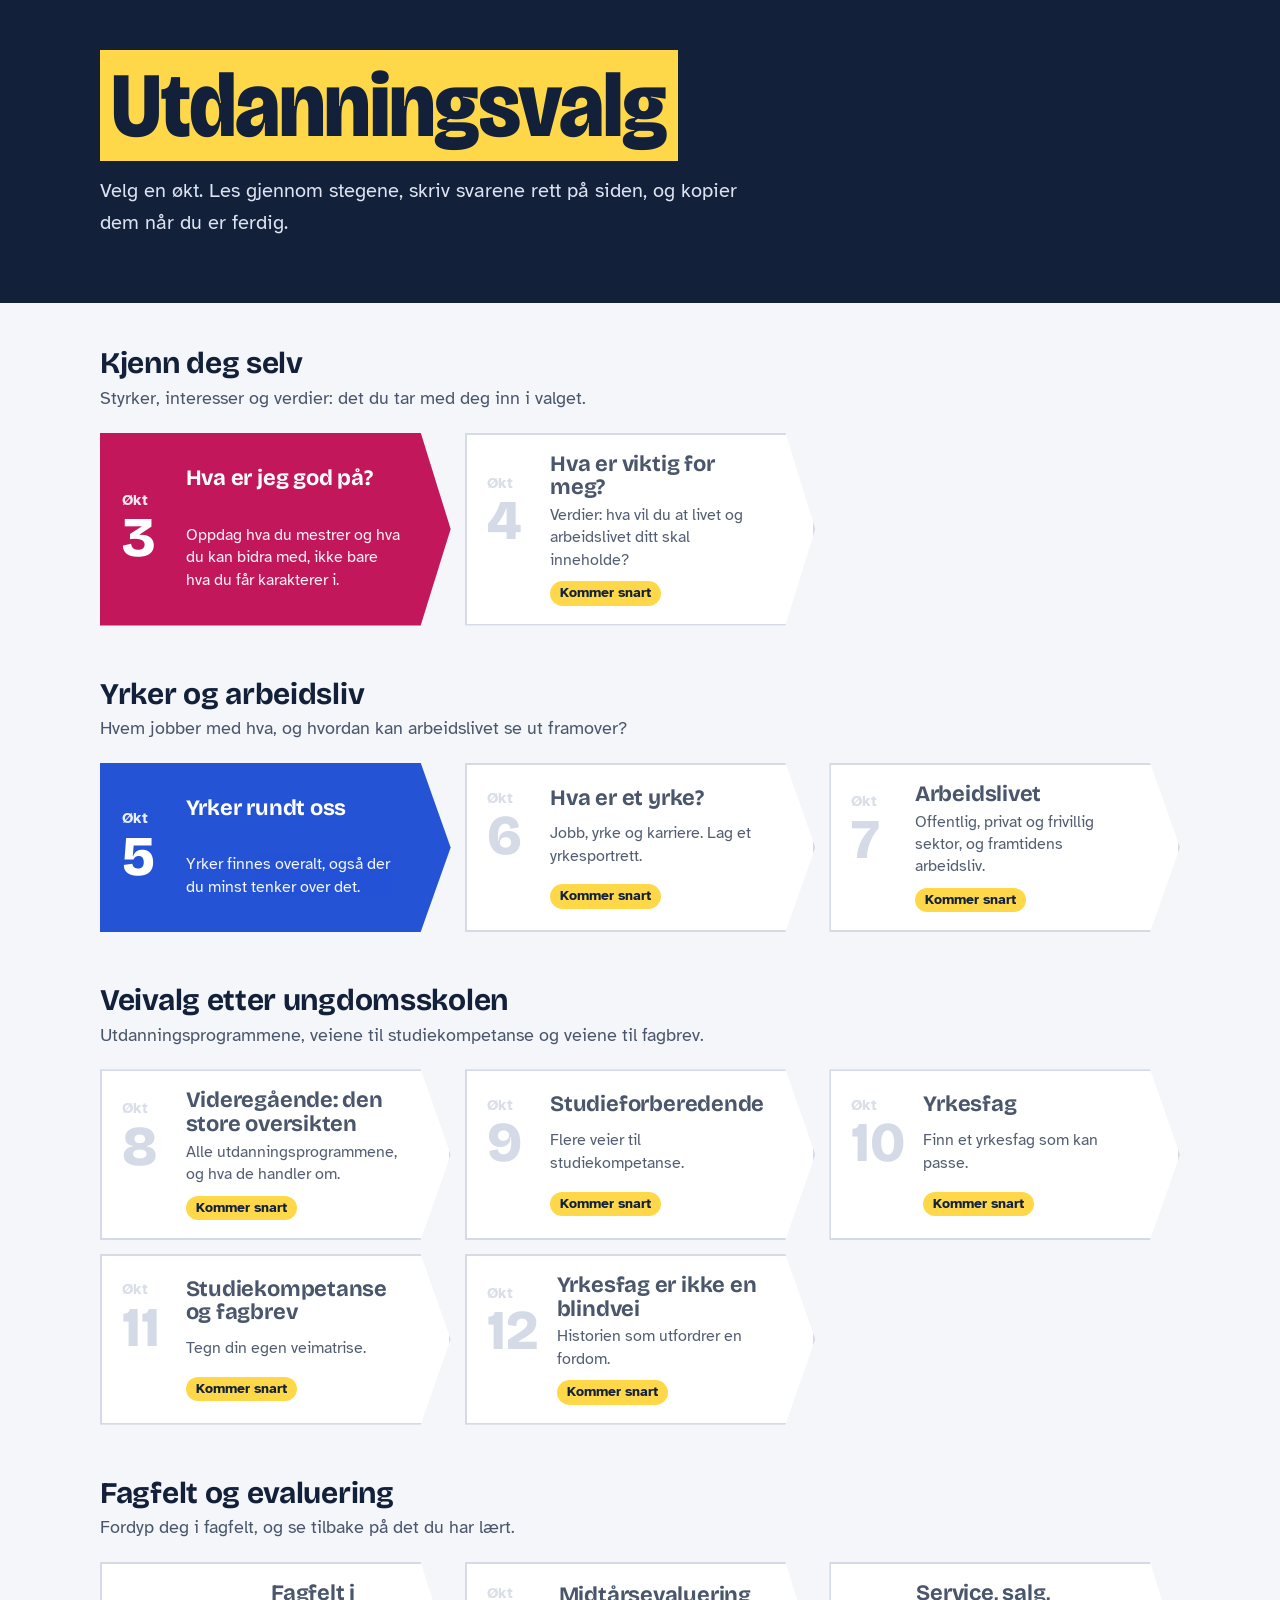
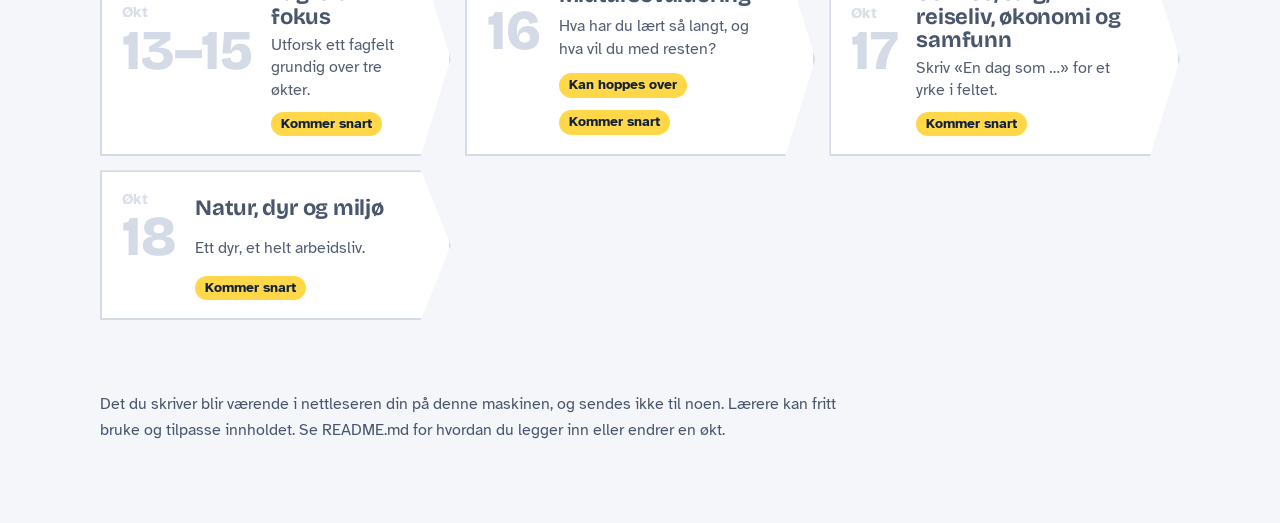
==== index.html @ 2c85fdbd "Legger inn nettsiden" ====
<!doctype html>
<html lang="nb">
<head>
<meta charset="utf-8">
<meta name="viewport" content="width=device-width,initial-scale=1">
<title>Utdanningsvalg – øktene</title>
<meta name="description" content="Øktene i utdanningsvalg for ungdomsskolen. Elevene jobber og skriver rett på siden.">
<link rel="preconnect" href="https://fonts.googleapis.com">
<link rel="preconnect" href="https://fonts.gstatic.com" crossorigin>
<link href="https://fonts.googleapis.com/css2?family=Atkinson+Hyperlegible:wght@400;700&family=Bricolage+Grotesque:opsz,wght@12..96,600..800&display=swap" rel="stylesheet">
<link rel="stylesheet" href="assets/style.css">
</head>
<body>
<header class="forside-hero"><div class="wrap">
  <h1><span>Utdanningsvalg</span></h1>
  <p>Velg en økt. Les gjennom stegene, skriv svarene rett på siden, og kopier dem når du er ferdig.</p>
</div></header>
<main class="wrap" id="liste" aria-live="polite"></main>
<footer class="wrap fot">
  <p>Det du skriver blir værende i nettleseren din på denne maskinen, og sendes ikke til noen. Lærere kan fritt bruke og tilpasse innholdet. Se README.md for hvordan du legger inn eller endrer en økt.</p>
</footer>
<script src="data/okter.js"></script>
<script>
(function(){
  var L=window.UTV_LISTE, root=document.getElementById('liste');
  function h(t,a){var e=document.createElement(t);for(var k in a||{})if(a[k]!=null)e.setAttribute(k,a[k]);[].slice.call(arguments,2).forEach(function(c){if(c==null)return;e.append(c.nodeType?c:document.createTextNode(c))});return e}
  L.grupper.forEach(function(g){
    var sec=h('section',{class:'gruppe g-'+g.id,'aria-labelledby':'g-'+g.id},h('h2',{id:'g-'+g.id},g.tittel),h('p',{class:'gruppe-tekst'},g.tekst));
    var rad=h('div',{class:'skilt-rad'});
    L.okter.filter(function(o){return o.gruppe===g.id}).forEach(function(o){
      var inn=[h('div',{class:'nr','aria-hidden':'true'},h('small',null,'Økt'),o.nrTekst||String(o.nr)),h('h3',null,o.tittel),h('p',null,o.tekst)];
      if(o.merke) inn.push(h('span',{class:'tag'},o.merke));
      if(o.klar){var a=h('a',{class:'skilt',href:'okt.html?id='+String(o.nr).padStart(2,'0')});inn.forEach(function(n){a.append(n)});rad.append(a)}
      else{var d=h('div',{class:'skilt kommer','aria-label':'Økt '+o.nr+' – kommer snart'});inn.push(h('span',{class:'tag'},'Kommer snart'));inn.forEach(function(n){d.append(n)});rad.append(d)}
    });
    sec.append(rad);root.append(sec);
  });
})();
</script>
</body>
</html>
---- assets/style.css ----
:root{
  --ink:#12203A; --muted:#4A566B; --paper:#F4F6FA; --card:#fff; --line:#D5DBE6;
  --yellow:#FFD84A;
  --accent:#2453D6;
  --display:'Bricolage Grotesque','Arial Black',system-ui,sans-serif;
  --body:'Atkinson Hyperlegible',system-ui,-apple-system,'Segoe UI',Arial,sans-serif;
  --tint:color-mix(in srgb,var(--accent) 9%,#fff);
  --tint2:color-mix(in srgb,var(--accent) 18%,#fff);
}
.g-meg{--accent:#C2185B}
.g-arbeid{--accent:#2453D6}
.g-veivalg{--accent:#0B7D6E}
.g-fagfelt{--accent:#BF3F0C}
*{box-sizing:border-box}
html{scroll-behavior:smooth;scroll-padding-top:84px}
body{margin:0;background:var(--paper);color:var(--ink);font:18px/1.6 var(--body)}
h1,h2,h3{font-family:var(--display);line-height:1.08;margin:0;letter-spacing:-.01em}
a{color:inherit}
:focus-visible{outline:3px solid var(--ink);outline-offset:2px;box-shadow:0 0 0 6px var(--yellow)}
.wrap{max-width:1120px;margin:0 auto;padding:0 20px}

/* ---------- Forside ---------- */
.forside-hero{background:var(--ink);color:#fff;padding:56px 0 64px}
.forside-hero h1{font-size:clamp(44px,8vw,92px);font-weight:800;font-stretch:90%}
.forside-hero h1 span{background:var(--yellow);color:var(--ink);padding:0 .12em;box-decoration-break:clone;-webkit-box-decoration-break:clone}
.forside-hero p{max-width:34em;margin:20px 0 0;font-size:20px;color:#DDE3F0}
.gruppe{padding:44px 0 8px}
.gruppe h2{font-size:30px;margin-bottom:4px}
.gruppe .gruppe-tekst{color:var(--muted);margin:0 0 20px;max-width:40em}
.skilt-rad{display:grid;grid-template-columns:repeat(auto-fill,minmax(300px,1fr));gap:14px}
.skilt{--p:30px;display:grid;grid-template-columns:auto 1fr;gap:4px 18px;align-items:center;background:var(--accent);color:#fff;text-decoration:none;
  padding:20px calc(var(--p) + 18px) 20px 22px;min-height:150px;
  clip-path:polygon(0 0,calc(100% - var(--p)) 0,100% 50%,calc(100% - var(--p)) 100%,0 100%)}
.skilt .nr{font:800 56px/1 var(--display);min-width:1.3ch;grid-row:span 2}
.skilt .nr small{display:block;font:700 15px/1.1 var(--body);margin-bottom:2px;opacity:.9}
.skilt h3{font-size:22px}
.skilt p{margin:0;font-size:16px;line-height:1.4;color:#fff;opacity:.95;grid-column:2}
.skilt:hover h3{text-decoration:underline;text-decoration-thickness:3px;text-underline-offset:4px}
.skilt.kommer{background:#fff;color:var(--muted);border:0;box-shadow:inset 0 0 0 2px var(--line);cursor:default;
  clip-path:polygon(0 0,calc(100% - var(--p)) 0,100% 50%,calc(100% - var(--p)) 100%,0 100%)}
.skilt.kommer .nr{color:var(--line)}
.skilt.kommer p{color:var(--muted)}
.skilt .tag{display:inline-block;background:var(--yellow);color:var(--ink);font-weight:700;font-size:14px;padding:1px 10px;border-radius:99px;margin-top:6px;grid-column:2;justify-self:start;white-space:nowrap}
.fot{padding:48px 20px 64px;color:var(--muted);font-size:16px}
.fot p{max-width:46em}

/* ---------- Okt-side ---------- */
.topplinje{position:sticky;top:0;z-index:20;background:var(--ink);color:#fff}
.topplinje .wrap{display:flex;align-items:center;gap:16px;min-height:60px}
.topplinje a.tilbake{text-decoration:none;font-weight:700;padding:8px 0}
.topplinje a.tilbake:hover{text-decoration:underline}
.topplinje .mellom{flex:1;font-family:var(--display);font-weight:700;white-space:nowrap;overflow:hidden;text-overflow:ellipsis;opacity:.9}
.knapp{font:700 16px/1 var(--body);border:2px solid var(--ink);background:#fff;color:var(--ink);padding:12px 18px;border-radius:10px;cursor:pointer}
.knapp:hover{background:var(--yellow)}
.knapp.primaer{background:var(--yellow);border-color:var(--yellow)}
.knapp.primaer:hover{background:#fff}
.knapp.stor{padding:16px 24px;font-size:18px}
.knapp.rolig{border-color:var(--line);color:var(--muted);background:transparent}
.hero{background:var(--accent);color:#fff;padding:44px 0 48px}
.hero .wrap{display:flex;gap:28px;align-items:flex-end;flex-wrap:wrap}
.hero .stortall{font:800 clamp(96px,16vw,168px)/.8 var(--display);letter-spacing:-.04em}
.hero .stortall small{display:block;font:700 20px/1 var(--body);letter-spacing:0;margin-bottom:12px}
.hero h1{font-size:clamp(34px,6vw,64px);font-weight:800;max-width:14em}
.hero p{margin:14px 0 0;font-size:20px;max-width:32em}
.hero .tekstboks{flex:1;min-width:260px}

.side{display:grid;grid-template-columns:minmax(0,1fr);gap:0 48px;padding:36px 20px 80px;max-width:1120px;margin:0 auto}
@media(min-width:980px){.side{grid-template-columns:230px minmax(0,1fr)}}
.skinne{display:none}
@media(min-width:980px){
  .skinne{display:block;position:sticky;top:84px;align-self:start}
  .skinne ol{list-style:none;margin:0;padding:0;border-left:3px solid var(--line)}
  .skinne a{display:block;text-decoration:none;padding:8px 12px;margin-left:-3px;border-left:3px solid transparent;font-size:16px;line-height:1.3;color:var(--muted)}
  .skinne a:hover{color:var(--ink)}
  .skinne a[aria-current="true"]{border-left-color:var(--accent);color:var(--ink);font-weight:700}
}
.innhold{max-width:740px}
.navnrad{background:var(--card);border:2px solid var(--ink);border-radius:14px;padding:16px 18px;margin-bottom:28px}

.steg{margin:0 0 56px}
.steg>header{display:flex;flex-wrap:wrap;align-items:center;gap:8px 14px;margin-bottom:20px;padding-bottom:12px;border-bottom:3px solid var(--ink)}
.steg>header .sn{flex:none;width:44px;height:44px;border-radius:50%;background:var(--accent);color:#fff;display:grid;place-items:center;font:800 22px/1 var(--display)}
.steg>header h2{font-size:clamp(24px,4vw,36px);flex:1 1 10em;min-width:0;overflow-wrap:anywhere}
.steg>header .tid{font-size:15px;background:var(--tint2);padding:3px 12px;border-radius:99px;white-space:nowrap;font-weight:700}
.blokk{margin:0 0 22px}
.blokk p{margin:0 0 .7em;max-width:38em}
.blokk ul,.blokk ol{margin:0;padding-left:1.3em;max-width:38em}
.blokk li{margin:.2em 0}
.blokk .tittel{font:700 20px/1.2 var(--display);margin:0 0 8px}

.poeng{background:var(--yellow);padding:20px 24px;border-radius:6px 22px 6px 22px;font:700 clamp(20px,3vw,26px)/1.3 var(--display)}
.poeng p{margin:0;max-width:none}
.sitat{border-left:6px solid var(--accent);padding:4px 0 4px 18px;font:600 clamp(20px,3vw,26px)/1.3 var(--display);max-width:30em}
.sitat small{display:block;margin-top:6px;font:400 16px var(--body);color:var(--muted)}
.snakk{background:var(--tint);border:2px solid var(--accent);border-radius:18px 18px 18px 4px;padding:18px 22px}
.snakk .tittel{color:var(--accent)}
.snakk ul{list-style:none;padding:0}
.snakk li{padding:.35em 0;border-top:1px solid var(--tint2)}
.snakk li:first-child{border-top:0}
.instruks{display:flex;gap:12px;align-items:flex-start;background:var(--card);border:2px solid var(--ink);border-radius:14px;padding:16px 20px}
.instruks .tid{flex:none;background:var(--ink);color:#fff;font-weight:700;font-size:15px;padding:2px 10px;border-radius:99px;margin-top:3px}
.kortrad{display:grid;grid-template-columns:repeat(auto-fit,minmax(210px,1fr));gap:14px}
.kort{background:var(--card);border-radius:12px;padding:16px 18px 14px;border-top:8px solid var(--accent);box-shadow:0 0 0 1px var(--line)}
.kort h3{font-size:21px;margin-bottom:6px}
.kort p{font-size:16px;margin:0 0 .5em}
.kort ul{font-size:16px;padding-left:1.1em;margin:0}
.ord{display:flex;flex-wrap:wrap;gap:8px;list-style:none;padding:0!important;margin:0}
.ord li{background:var(--card);box-shadow:inset 0 0 0 2px var(--line);border-radius:99px;padding:3px 14px;margin:0;font-size:16px}
.flyt{display:flex;flex-wrap:wrap;gap:6px 0;align-items:center;list-style:none;padding:0!important}
.flyt li{margin:0;background:var(--tint2);padding:3px 12px;border-radius:6px;font-weight:700;font-size:16px}
.flyt li.pil{background:none;padding:0 8px;color:var(--accent);font-weight:800}
.lenkeboks{display:inline-block;background:var(--card);border:2px solid var(--ink);border-radius:12px;padding:12px 18px;text-decoration:none;font-weight:700}
.lenkeboks:hover{background:var(--yellow)}
.lenkeboks small{display:block;font-weight:400;color:var(--muted)}

/* skjemafelt */
.felt-wrap{margin:0 0 18px}
.felt{display:block}
.felt-label{display:block;font-weight:700;margin-bottom:2px}
.felt-hint{display:block;font-size:15px;color:var(--muted);margin-bottom:6px}
input[type=text],textarea{width:100%;font:18px/1.5 var(--body);color:var(--ink);background:#fff;border:2px solid var(--ink);border-radius:10px;padding:11px 14px}
textarea{resize:vertical;min-height:3.4em}
input[type=text]:focus,textarea:focus{outline:none;border-color:var(--accent);box-shadow:0 0 0 4px var(--tint2),0 0 0 7px var(--yellow)}
.skrivekort{background:var(--tint);border-radius:16px;padding:18px 20px 4px;margin-bottom:20px;box-shadow:inset 0 0 0 2px var(--tint2)}
.skrivekort>h3{font-size:24px;margin-bottom:14px;color:var(--ink)}
.listefelt .rad{display:flex;gap:10px;align-items:center;margin-bottom:8px}
.listefelt .rad b{flex:none;width:28px;height:28px;border-radius:50%;background:var(--accent);color:#fff;display:grid;place-items:center;font:700 15px var(--body)}
.valggruppe{margin:0 0 16px}
.valggruppe h4{font:700 17px var(--display);margin:0 0 6px}
.chips{display:flex;flex-wrap:wrap;gap:8px}
.chip{font:400 17px/1.2 var(--body);background:#fff;color:var(--ink);border:2px solid var(--ink);border-radius:99px;padding:7px 15px;cursor:pointer}
.chip:hover{background:var(--tint2)}
.chip[aria-pressed="true"]{background:var(--ink);color:#fff;box-shadow:0 0 0 3px var(--yellow)}
.chip[aria-pressed="true"]::before{content:"\2713\00a0"}
.teller{font-size:15px;color:var(--muted);margin-top:6px}

/* avslutning */
.ferdig{background:var(--ink);color:#fff;border-radius:22px;padding:28px clamp(20px,4vw,36px) 32px}
.ferdig h2{font-size:clamp(28px,4vw,38px);margin-bottom:8px}
.ferdig p{max-width:36em;color:#DDE3F0}
.ferdig .knapper{display:flex;flex-wrap:wrap;gap:12px;margin:18px 0 8px}
.ferdig .knapp.rolig{color:#DDE3F0;border-color:#5C6A86}
.ferdig .knapp.rolig:hover{background:#fff;color:var(--ink)}
.ferdig details{margin-top:14px}
.ferdig summary{cursor:pointer;font-weight:700}
.ferdig pre{white-space:pre-wrap;background:#fff;color:var(--ink);border-radius:10px;padding:14px 16px;font:16px/1.5 var(--body);max-height:380px;overflow:auto}
.status{min-height:1.6em;font-weight:700;color:var(--yellow)}
.feil{padding:60px 20px;max-width:600px;margin:0 auto}

@media(max-width:600px){body{font-size:17px}.topplinje .mellom{display:none}.topplinje .wrap{justify-content:space-between}}
@media print{
  .topplinje,.skinne,.ferdig .knapper,.ferdig p,.ferdig details,.status,.chip:not([aria-pressed="true"]){display:none!important}
  body{background:#fff}.hero{background:#fff;color:#000;padding:10px 0}.hero .stortall{color:#000}
  .steg{break-inside:avoid-page}.ferdig{display:none}
  textarea,input[type=text]{border:1px solid #000}
}
@media(prefers-reduced-motion:reduce){html{scroll-behavior:auto}}
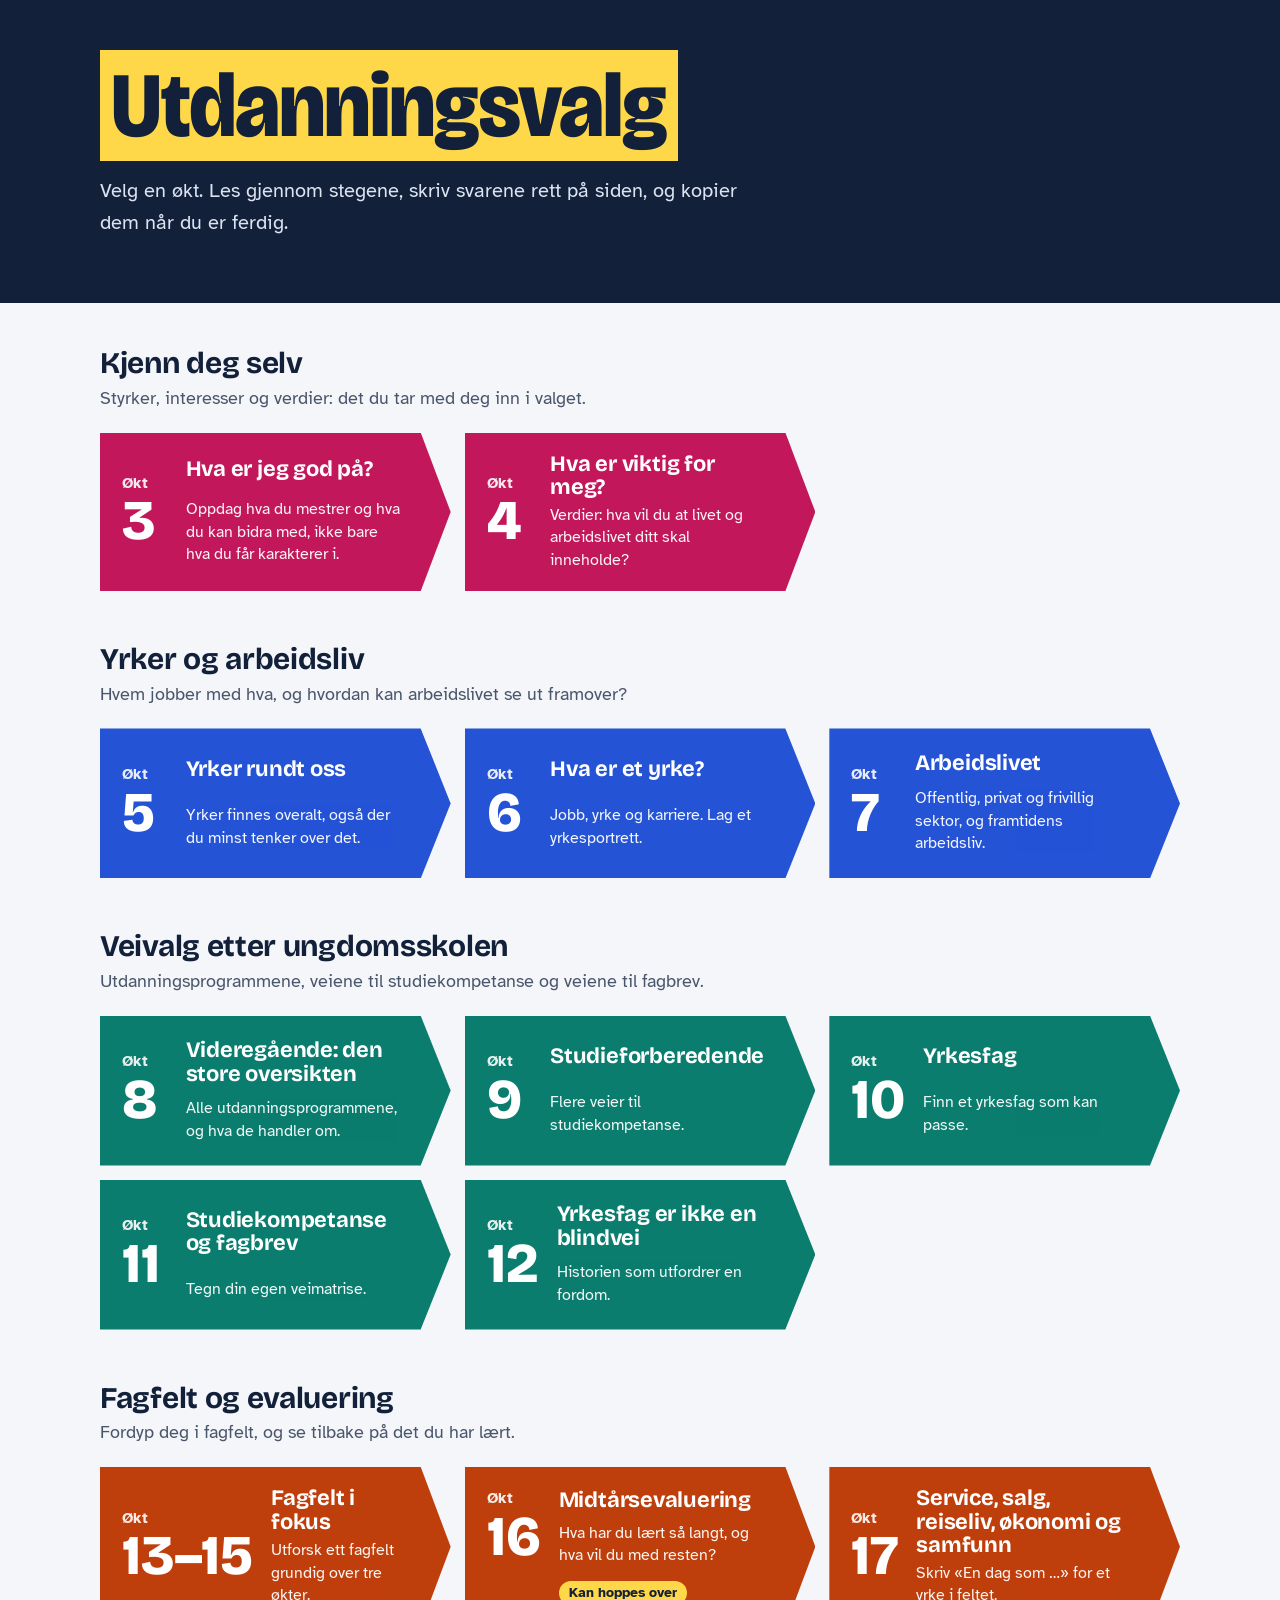
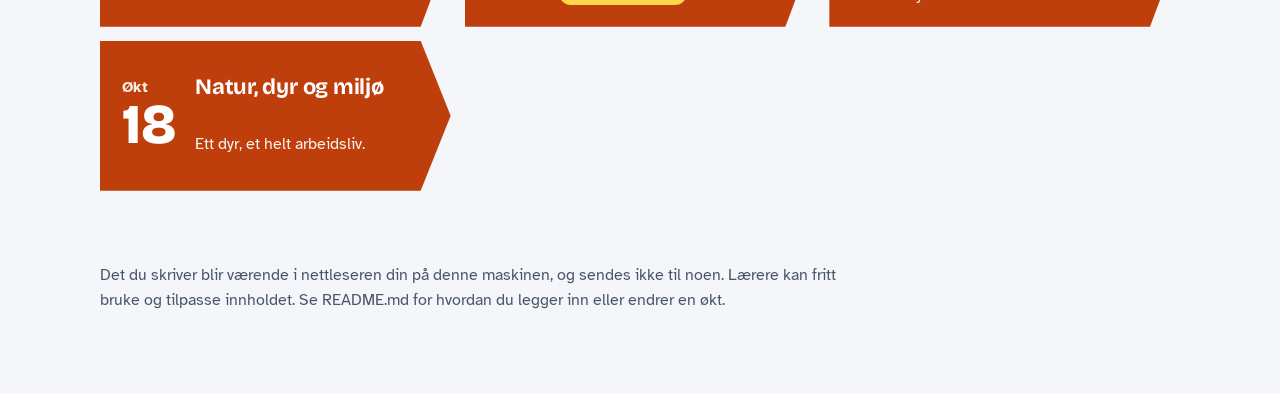
==== commit 59f79319: "Fikset bug i økt 4" ====
--- a/index.html
+++ b/index.html
@@ -8,7 +8,7 @@
 <link rel="preconnect" href="https://fonts.googleapis.com">
 <link rel="preconnect" href="https://fonts.gstatic.com" crossorigin>
 <link href="https://fonts.googleapis.com/css2?family=Atkinson+Hyperlegible:wght@400;700&family=Bricolage+Grotesque:opsz,wght@12..96,600..800&display=swap" rel="stylesheet">
-<link rel="stylesheet" href="assets/style.css">
+<link rel="stylesheet" href="assets/style.css?v=20261020">
 </head>
 <body>
 <header class="forside-hero"><div class="wrap">
@@ -19,7 +19,7 @@
 <footer class="wrap fot">
   <p>Det du skriver blir værende i nettleseren din på denne maskinen, og sendes ikke til noen. Lærere kan fritt bruke og tilpasse innholdet. Se README.md for hvordan du legger inn eller endrer en økt.</p>
 </footer>
-<script src="data/okter.js"></script>
+<script src="data/okter.js?v=20261020"></script>
 <script>
 (function(){
   var L=window.UTV_LISTE, root=document.getElementById('liste');
--- a/assets/style.css
+++ b/assets/style.css
@@ -134,6 +134,18 @@
 .chip[aria-pressed="true"]::before{content:"\2713\00a0"}
 .teller{font-size:15px;color:var(--muted);margin-top:6px}
 
+/* sortering og avsløring */
+.sorterrad{display:flex;flex-wrap:wrap;gap:6px 14px;align-items:center;justify-content:space-between;padding:10px 0;border-top:1px solid var(--line)}
+.sorterrad:first-of-type{border-top:0}
+.sorter-navn{font-weight:700;flex:1 1 14em}
+.seg{display:flex;flex-wrap:wrap;gap:6px}
+.seg .chip{font-size:15px;padding:5px 12px}
+.avslor{background:var(--card);border:2px solid var(--ink);border-radius:12px;padding:0}
+.avslor summary{cursor:pointer;font-weight:700;padding:12px 16px;list-style-position:inside}
+.avslor summary:hover{background:var(--yellow);border-radius:10px}
+.avslor .svar{padding:4px 18px 8px;border-top:2px solid var(--line)}
+.avslor .svar p{margin:.7em 0}
+
 /* avslutning */
 .ferdig{background:var(--ink);color:#fff;border-radius:22px;padding:28px clamp(20px,4vw,36px) 32px}
 .ferdig h2{font-size:clamp(28px,4vw,38px);margin-bottom:8px}
@@ -147,7 +159,7 @@
 .status{min-height:1.6em;font-weight:700;color:var(--yellow)}
 .feil{padding:60px 20px;max-width:600px;margin:0 auto}
 
-@media(max-width:600px){body{font-size:17px}.topplinje .mellom{display:none}.topplinje .wrap{justify-content:space-between}}
+@media(max-width:600px){.hero .wrap{gap:14px}.hero .tekstboks{flex:1 1 100%}.hero .stortall{font-size:72px}.hero h1{font-size:clamp(28px,8.4vw,40px);overflow-wrap:anywhere}body{font-size:17px}.topplinje .mellom{display:none}.topplinje .wrap{justify-content:space-between}}
 @media print{
   .topplinje,.skinne,.ferdig .knapper,.ferdig p,.ferdig details,.status,.chip:not([aria-pressed="true"]){display:none!important}
   body{background:#fff}.hero{background:#fff;color:#000;padding:10px 0}.hero .stortall{color:#000}
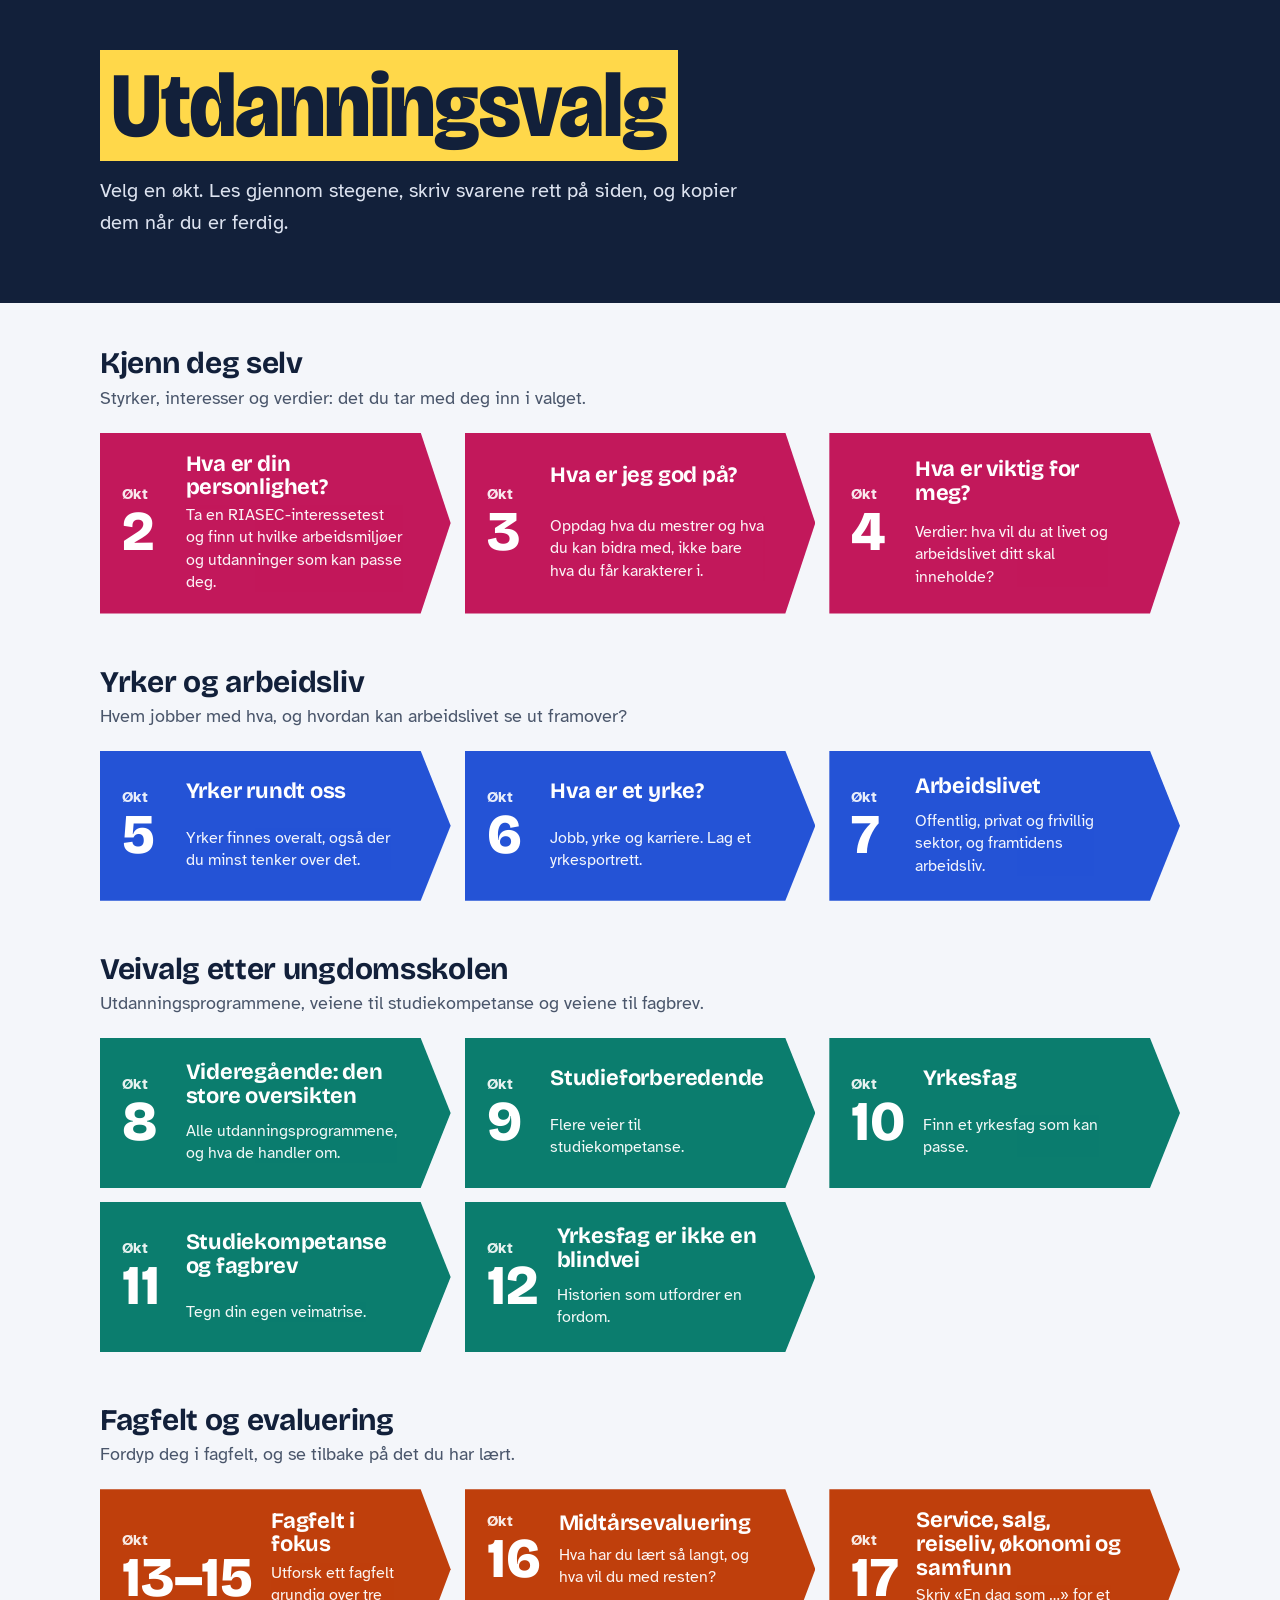
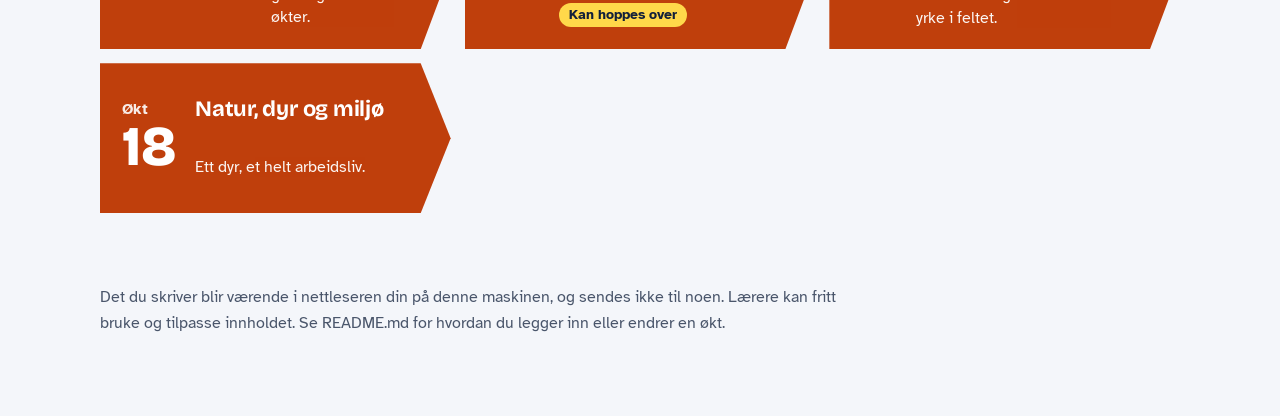
==== commit 431cafb9: "Lagt til Økt 2" ====
--- a/index.html
+++ b/index.html
@@ -8,7 +8,7 @@
 <link rel="preconnect" href="https://fonts.googleapis.com">
 <link rel="preconnect" href="https://fonts.gstatic.com" crossorigin>
 <link href="https://fonts.googleapis.com/css2?family=Atkinson+Hyperlegible:wght@400;700&family=Bricolage+Grotesque:opsz,wght@12..96,600..800&display=swap" rel="stylesheet">
-<link rel="stylesheet" href="assets/style.css?v=20261020">
+<link rel="stylesheet" href="assets/style.css?v=20261021">
 </head>
 <body>
 <header class="forside-hero"><div class="wrap">
@@ -19,7 +19,7 @@
 <footer class="wrap fot">
   <p>Det du skriver blir værende i nettleseren din på denne maskinen, og sendes ikke til noen. Lærere kan fritt bruke og tilpasse innholdet. Se README.md for hvordan du legger inn eller endrer en økt.</p>
 </footer>
-<script src="data/okter.js?v=20261020"></script>
+<script src="data/okter.js?v=20261021"></script>
 <script>
 (function(){
   var L=window.UTV_LISTE, root=document.getElementById('liste');
--- a/assets/style.css
+++ b/assets/style.css
@@ -146,6 +146,30 @@
 .avslor .svar{padding:4px 18px 8px;border-top:2px solid var(--line)}
 .avslor .svar p{margin:.7em 0}
 
+/* RIASEC */
+.rlegende{background:var(--tint);border-radius:12px;padding:12px 16px;margin-bottom:12px;font-size:16px}
+.rstatus{position:sticky;top:60px;z-index:5;background:var(--paper);padding:8px 0 10px;margin-bottom:6px}
+.rfremdrift{font-weight:700;font-size:16px;margin-bottom:6px}
+.rstolpe{height:10px;background:var(--line);border-radius:99px;overflow:hidden}
+.rstolpe-fyll{height:100%;width:0;background:var(--accent);border-radius:99px}
+.rspm{padding:14px 0 10px;border-top:1px solid var(--line)}
+.rspm p{margin:0 0 8px;font-weight:700;max-width:34em}
+.rskala{display:flex;gap:6px;max-width:420px}
+.rskala .chip{flex:1;min-width:0;padding:9px 0;text-align:center;font-weight:700}
+.rkant{display:flex;justify-content:space-between;max-width:420px;font-size:13px;color:var(--muted);margin-top:3px}
+.rkode{display:flex;gap:18px;align-items:center;flex-wrap:wrap;margin-bottom:18px}
+.rkode p{margin:0;flex:1 1 14em}
+.rkode-bokstaver{font:800 clamp(48px,10vw,76px)/1 var(--display);letter-spacing:.06em;background:var(--yellow);padding:10px 22px;border-radius:6px 22px 6px 22px}
+.rgraf{display:grid;grid-template-columns:minmax(0,300px) minmax(0,1fr);gap:18px 28px;align-items:center;margin-bottom:22px}
+@media(max-width:700px){.rgraf{grid-template-columns:1fr}.rhex{max-width:300px;margin:0 auto}}
+.rhex{width:100%;height:auto;overflow:visible}
+.rrad{display:grid;grid-template-columns:minmax(7em,11em) 1fr 4.2em;gap:10px;align-items:center;padding:5px 0}
+.rnavn{font-size:16px}.rnavn b{display:inline-block;width:1.2em;font-family:var(--display)}
+.rbar{height:14px;background:var(--line);border-radius:99px;overflow:hidden}
+.rfyll{display:block;height:100%;background:#8D98AE;border-radius:99px}
+.rfyll.topp{background:var(--accent)}
+.rpoeng{font-size:15px;text-align:right;color:var(--muted)}
+
 /* avslutning */
 .ferdig{background:var(--ink);color:#fff;border-radius:22px;padding:28px clamp(20px,4vw,36px) 32px}
 .ferdig h2{font-size:clamp(28px,4vw,38px);margin-bottom:8px}
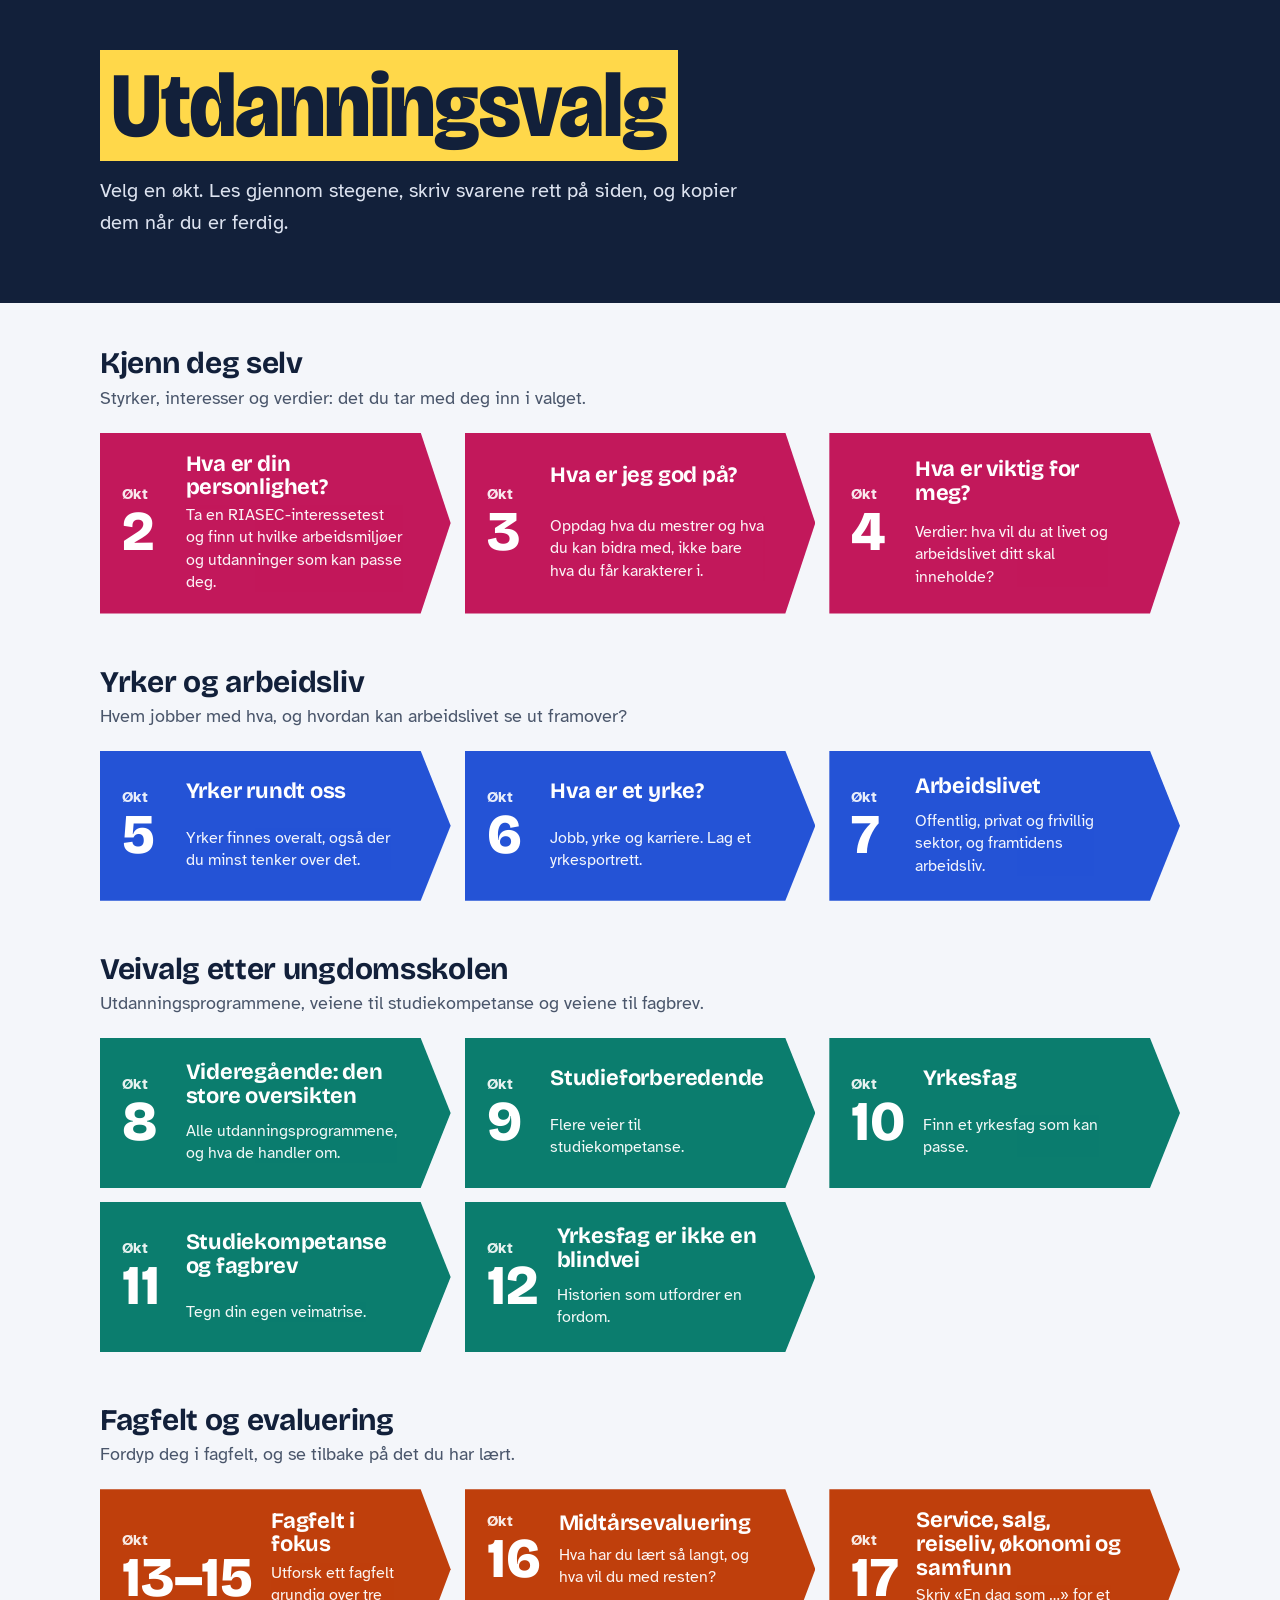
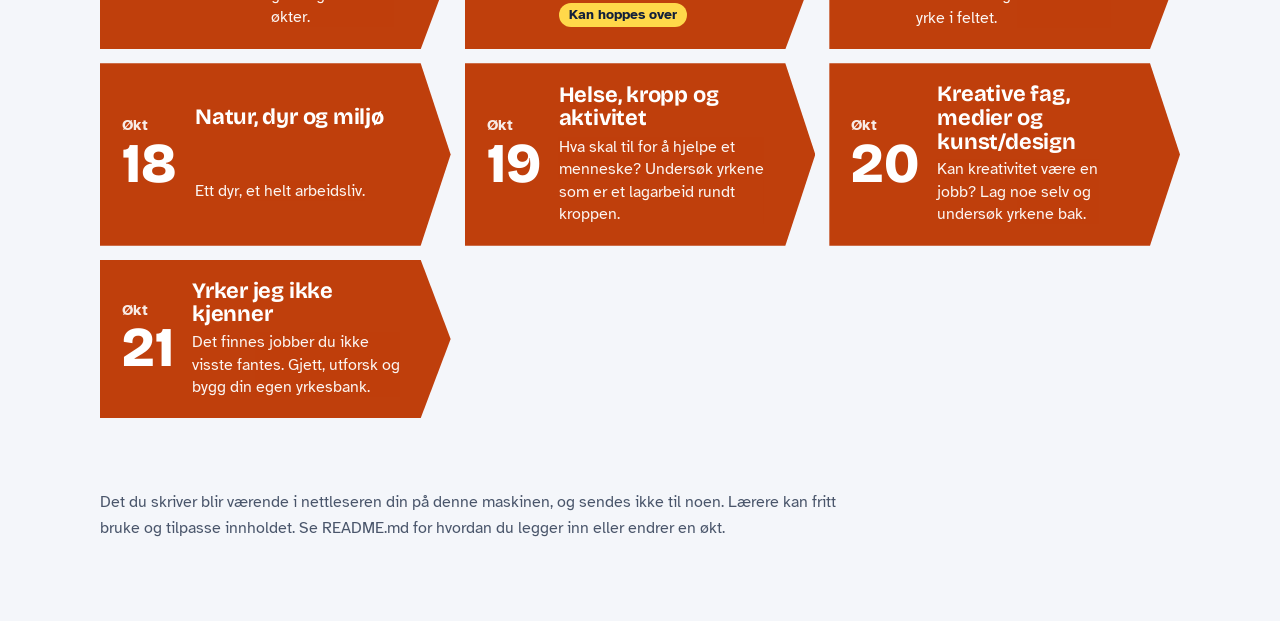
==== commit 90f32e26: "Lagt til økt 19-21" ====
--- a/index.html
+++ b/index.html
@@ -8,7 +8,7 @@
 <link rel="preconnect" href="https://fonts.googleapis.com">
 <link rel="preconnect" href="https://fonts.gstatic.com" crossorigin>
 <link href="https://fonts.googleapis.com/css2?family=Atkinson+Hyperlegible:wght@400;700&family=Bricolage+Grotesque:opsz,wght@12..96,600..800&display=swap" rel="stylesheet">
-<link rel="stylesheet" href="assets/style.css?v=20261021">
+<link rel="stylesheet" href="assets/style.css?v=20261022">
 </head>
 <body>
 <header class="forside-hero"><div class="wrap">
@@ -19,7 +19,7 @@
 <footer class="wrap fot">
   <p>Det du skriver blir værende i nettleseren din på denne maskinen, og sendes ikke til noen. Lærere kan fritt bruke og tilpasse innholdet. Se README.md for hvordan du legger inn eller endrer en økt.</p>
 </footer>
-<script src="data/okter.js?v=20261021"></script>
+<script src="data/okter.js?v=20261022"></script>
 <script>
 (function(){
   var L=window.UTV_LISTE, root=document.getElementById('liste');
